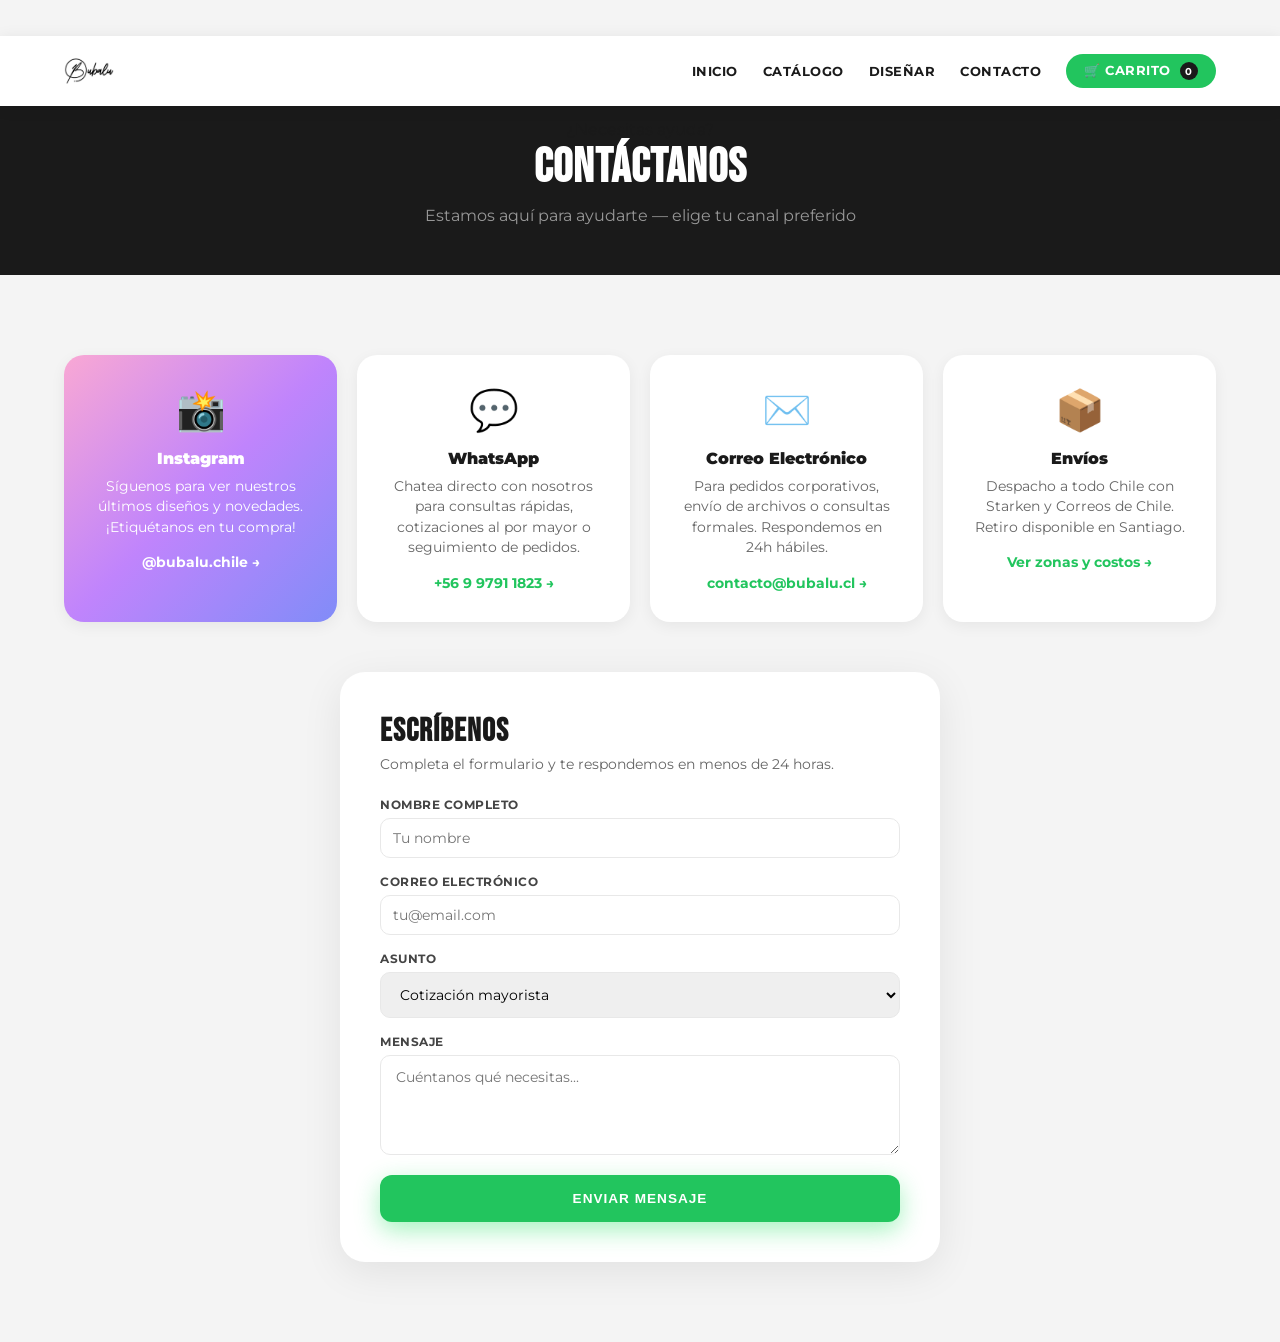
==== contacto.html @ 315efeb2 "Primer commit- proyecto bubalu" ====
<!DOCTYPE html>
<html lang="es">
<head>
<meta charset="UTF-8">
<meta name="viewport" content="width=device-width, initial-scale=1.0">
<title>Bubalu | Contacto</title>
<link href="https://fonts.googleapis.com/css2?family=Bebas+Neue&family=Pacifico&family=Roboto:wght@400;700;900&family=Permanent+Marker&family=Anton&family=Lobster&family=Montserrat:wght@400;600;700;900&display=swap" rel="stylesheet">
<link rel="stylesheet" href="styles.css">
</head>
<body>

<!-- NAVBAR -->
<nav>
  <a href="index.html" class="nav-logo"><img src="img/bubalu.png" alt="Bubalu" style="width:50px;height:30px;"></a>
  <div class="nav-links">
    <a href="index.html">Inicio</a>
    <a href="tienda.html">Catálogo</a>
    <a href="personalizador.html">Diseñar</a>
    <a href="contacto.html">Contacto</a>
    <a href="cart-sidebar.html" class="cart-btn">🛒 Carrito <span class="cart-count" id="cart-count">0</span></a>
  </div>
</nav>

<!-- ====== CONTACT ====== -->
<div class="page active" id="page-contact">
  <div style="background:var(--dark); padding:50px 5%; text-align:center;">
    <span class="eyebrow" style="color:var(--pink-light);">¿Necesitas ayuda?</span>
    <h2 style="font-family:'Bebas Neue',sans-serif; font-size:3rem; letter-spacing:1px; color:white; margin-bottom:10px;">Contáctanos</h2>
    <p style="color:rgba(255,255,255,0.55);">Estamos aquí para ayudarte — elige tu canal preferido</p>
  </div>

  <div class="section">
    <div class="contact-grid">
      <div class="contact-card ig-card">
        <div class="contact-icon">📸</div>
        <h4>Instagram</h4>
        <p>Síguenos para ver nuestros últimos diseños y novedades. ¡Etiquétanos en tu compra!</p>
        <a href="https://instagram.com/bubalu.chile" target="_blank">@bubalu.chile →</a>
      </div>
      <div class="contact-card">
        <div class="contact-icon">💬</div>
        <h4>WhatsApp</h4>
        <p>Chatea directo con nosotros para consultas rápidas, cotizaciones al por mayor o seguimiento de pedidos.</p>
        <a href="https://wa.me/56997911823">+56 9 9791 1823 →</a>
      </div>
      <div class="contact-card">
        <div class="contact-icon">✉️</div>
        <h4>Correo Electrónico</h4>
        <p>Para pedidos corporativos, envío de archivos o consultas formales. Respondemos en 24h hábiles.</p>
        <a href="mailto:contacto@bubalu.cl">contacto@bubalu.cl →</a>
      </div>
      <div class="contact-card">
        <div class="contact-icon">📦</div>
        <h4>Envíos</h4>
        <p>Despacho a todo Chile con Starken y Correos de Chile. Retiro disponible en Santiago.</p>
        <a href="index.html">Ver zonas y costos →</a>
      </div>
    </div>

    <!-- Contact Form -->
    <div style="background:white; border-radius:25px; padding:40px; max-width:600px; margin:0 auto; box-shadow:0 10px 40px rgba(0,0,0,0.08);">
      <h3 style="font-family:'Bebas Neue',sans-serif; font-size:2rem; letter-spacing:1px; margin-bottom:5px;">Escríbenos</h3>
      <p style="color:var(--text-muted); font-size:0.85rem; margin-bottom:25px;">Completa el formulario y te respondemos en menos de 24 horas.</p>
      <div class="form-group"><label>Nombre completo</label><input type="text" placeholder="Tu nombre"></div>
      <div class="form-group"><label>Correo electrónico</label><input type="email" placeholder="tu@email.com"></div>
      <div class="form-group"><label>Asunto</label>
        <select><option>Cotización mayorista</option><option>Pedido personalizado</option><option>Consulta sobre DTF</option><option>Seguimiento de pedido</option><option>Otro</option></select>
      </div>
      <div class="form-group"><label>Mensaje</label><textarea style="width:100%; padding:12px 15px; border:1.5px solid var(--gray2); border-radius:10px; font-family:inherit; font-size:0.9rem; height:100px; resize:vertical;" placeholder="Cuéntanos qué necesitas..."></textarea></div>
      <button class="btn-primary btn" style="width:100%; border-radius:12px;" onclick="showToast('✅ Mensaje enviado — te contactaremos pronto!')">Enviar Mensaje</button>
    </div>
  </div>
</div>
<script src="funciones.js"></script>
</body>
</html>
---- styles.css ----
:root {
  --dark: #1a1a1a;
  --white: #ffffff;
  --gray: #f4f4f4;
  --gray2: #e8e8e8;
  --text-muted: #666;
  --green: #22c55e;
  --green-light: rgba(56, 228, 119, 0.699);
  --green-dark: #16a34ad3;
}
* { box-sizing: border-box; margin: 0; padding: 0; }
body { font-family: 'Montserrat', 'Segoe UI', sans-serif; background: var(--gray); color: var(--dark); overflow-x: hidden; }

/* ===== WATERMARK ===== */
.watermark-banner {
  background: var(--dark);
  color: var(--green);
  text-align: center;
  padding: 8px;
  font-size: 11px;
  font-weight: 700;
  letter-spacing: 1.5px;
  text-transform: uppercase;
  position: sticky;
  top: 0;
  z-index: 9999;
}

/* ===== NAV ===== */
nav {
  background: var(--white);
  padding: 0 5%;
  display: flex;
  justify-content: space-between;
  align-items: center;
  box-shadow: 0 2px 15px rgba(0,0,0,0.08);
  position: sticky;
  top: 36px;
  z-index: 1000;
  height: 70px;
}

.nav-links { display: flex; gap: 25px; align-items: center; }
.nav-links a {
  text-decoration: none;
  color: var(--dark);
  font-weight: 700;
  font-size: 0.8rem;
  text-transform: uppercase;
  letter-spacing: 0.5px;
  transition: color 0.2s;
}
.nav-links a:hover { color: var(--green); }
.cart-btn {
  background: var(--green);
  color: white !important;
  padding: 8px 18px;
  border-radius: 50px;
  position: relative;
}
.cart-btn:hover { background: var(--green) !important; color: white !important; }
.cart-count {
  background: var(--dark);
  color: white;
  border-radius: 50%;
  width: 18px;
  height: 18px;
  font-size: 10px;
  display: inline-flex;
  align-items: center;
  justify-content: center;
  margin-left: 5px;
}

/* ===== HERO ===== */
.hero {
  background: linear-gradient(135deg, var(--dark) 0%, #1a2e1c 50%, #0d1a0f 100%);
  padding: 80px 5% 100px;
  text-align: center;
  position: relative;
  overflow: hidden;
}
.hero::before {
  content: '';
  position: absolute;
  top: -50%;
  left: -20%;
  width: 600px;
  height: 600px;
  background: radial-gradient(circle, rgba(27, 226, 93, 0.2) 0%, transparent 70%);
  pointer-events: none;
}
.hero::after {
  content: '';
  position: absolute;
  bottom: -30%;
  right: -10%;
  width: 500px;
  height: 500px;
  background: radial-gradient(circle, rgba(27, 226, 110, 0.1) 0%, transparent 70%);
  pointer-events: none;
}
.hero-badge {
  background: var(--green);
  color: white;
  font-size: 0.7rem;
  font-weight: 900;
  letter-spacing: 3px;
  text-transform: uppercase;
  padding: 6px 20px;
  border-radius: 50px;
  display: inline-block;
  margin-bottom: 25px;
}
.hero h1 {
  font-family: 'Bebas Neue', sans-serif;
  font-size: clamp(3rem, 8vw, 6rem);
  color: white;
  line-height: 0.95;
  margin-bottom: 20px;
  letter-spacing: 2px;
}
.hero h1 span { color: var(--green); }
.hero p {
  color: rgba(255,255,255,0.7);
  font-size: 1.1rem;
  max-width: 600px;
  margin: 0 auto 40px;
  line-height: 1.7;
}
.hero-btns { display: flex; gap: 15px; justify-content: center; flex-wrap: wrap; }
.btn {
  padding: 16px 40px;
  border-radius: 50px;
  font-weight: 900;
  text-transform: uppercase;
  font-size: 0.85rem;
  letter-spacing: 1px;
  cursor: pointer;
  border: none;
  transition: all 0.25s;
  text-decoration: none;
  display: inline-block;
}
.btn-primary { background: var(--green); color: white; box-shadow: 0 8px 25px rgba(27, 226, 93, 0.4); }
.btn-primary:hover { background: var(--green-dark); transform: translateY(-2px); box-shadow: 0 12px 30px rgba(27, 226, 93, 0.5); }
.btn-outline { background: transparent; color: white; border: 2px solid rgba(255,255,255,0.5); }
.btn-outline:hover { border-color: white; background: rgba(255,255,255,0.08); }

/* Animated ticker */
.ticker-wrap {
  background: var(--green);
  padding: 10px 0;
  overflow: hidden;
  white-space: nowrap;
}
.ticker {
  display: inline-block;
  animation: ticker 25s linear infinite;
  color: white;
  font-size: 0.8rem;
  font-weight: 700;
  letter-spacing: 2px;
  text-transform: uppercase;
}
@keyframes ticker { 0% { transform: translateX(100vw); } 100% { transform: translateX(-100%); } }

/* ===== SECTIONS ===== */
.section { padding: 80px 5%; max-width: 1300px; margin: 0 auto; }
.section-title {
  text-align: center;
  margin-bottom: 60px;
}
.section-title .eyebrow {
  font-size: 0.7rem;
  font-weight: 900;
  letter-spacing: 4px;
  color: var(--green);
  text-transform: uppercase;
  margin-bottom: 12px;
  display: block;
}
.section-title h2 {
  font-family: 'Bebas Neue', sans-serif;
  font-size: clamp(2rem, 5vw, 3.5rem);
  line-height: 1;
  letter-spacing: 1px;
}

/* ===== PAGE SECTIONS ===== */
.page { display: none; }
.page.active { display: block; }

/* ===== SHOPIFY CATALOG ===== */
.filter-bar {
  display: flex;
  gap: 10px;
  flex-wrap: wrap;
  margin-bottom: 40px;
  justify-content: center;
}
.filter-btn {
  padding: 8px 22px;
  border-radius: 50px;
  border: 2px solid var(--gray2);
  background: white;
  font-weight: 700;
  font-size: 0.8rem;
  cursor: pointer;
  transition: all 0.2s;
  text-transform: uppercase;
  letter-spacing: 0.5px;
}
.filter-btn.active, .filter-btn:hover {
  background: var(--dark);
  color: white;
  border-color: var(--dark);
}
.products-grid {
  display: grid;
  grid-template-columns: repeat(auto-fill, minmax(280px, 1fr));
  gap: 25px;
}
.product-card {
  background: white;
  border-radius: 20px;
  overflow: hidden;
  box-shadow: 0 4px 15px rgba(0, 0, 0, 0.06);
  transition: all 0.3s;
  position: relative;
}
.product-card:hover { transform: translateY(-6px); box-shadow: 0 15px 40px rgba(0,0,0,0.12); }
.product-badge {
  position: absolute;
  top: 15px;
  left: 15px;
  background: var(--green);
  color: white;
  font-size: 0.65rem;
  font-weight: 900;
  padding: 4px 12px;
  border-radius: 50px;
  text-transform: uppercase;
  letter-spacing: 1px;
  z-index: 2;
}
.product-img-wrap {
  height: 260px;
  background: #f9f9f9;
  display: flex;
  align-items: center;
  justify-content: center;
  position: relative;
  overflow: hidden;
}
.product-img-wrap img {
  width: 100%;
  height: 100%;
  object-fit: contain;
  padding: 18px;
  display: block;
}
.product-placeholder {
  font-size: 5rem;
  opacity: 0.15;
}
.product-img-label {
  position: absolute;
  bottom: 15px;
  left: 50%;
  transform: translateX(-50%);
  background: rgba(0,0,0,0.7);
  color: white;
  font-size: 0.65rem;
  font-weight: 700;
  padding: 4px 12px;
  border-radius: 50px;
  white-space: nowrap;
}
.color-swatches {
  display: flex;
  gap: 6px;
  padding: 12px 20px 0;
}
.swatch {
  width: 22px;
  height: 22px;
  border-radius: 50%;
  border: 2px solid white;
  box-shadow: 0 0 0 1px rgba(0,0,0,0.15);
  cursor: pointer;
  transition: transform 0.15s;
}
.swatch:hover { transform: scale(1.2); }
.product-info { padding: 15px 20px 20px; }
.product-name { font-weight: 900; font-size: 1rem; margin-bottom: 4px; }
.product-gram { font-size: 0.75rem; color: var(--text-muted); font-weight: 700; margin-bottom: 12px; }
.product-price-row { display: flex; align-items: center; justify-content: space-between; margin-bottom: 12px; }
.price-unit { font-size: 1.3rem; font-weight: 900; color: var(--green); }
.price-bulk { font-size: 0.75rem; color: var(--text-muted); }
.sizes-row { display: flex; gap: 5px; flex-wrap: wrap; margin-bottom: 15px; }
.size-tag {
  border: 1.5px solid var(--gray2);
  border-radius: 6px;
  font-size: 0.7rem;
  font-weight: 700;
  padding: 3px 8px;
  cursor: pointer;
  transition: all 0.15s;
}
.size-tag:hover, .size-tag.selected { background: var(--dark); color: white; border-color: var(--dark); }
.btn-add-cart {
  width: 100%;
  padding: 12px;
  border-radius: 12px;
  background: var(--dark);
  color: white;
  border: none;
  font-weight: 900;
  font-size: 0.8rem;
  text-transform: uppercase;
  cursor: pointer;
  transition: all 0.2s;
  letter-spacing: 1px;
}
.btn-add-cart:hover { background: var(--green); }

/* Delivery estimate */
.delivery-badge {
  display: flex;
  align-items: center;
  gap: 6px;
  background: #f0fdf4;
  border: 1px solid #bbf7d0;
  color: #166534;
  font-size: 0.72rem;
  font-weight: 700;
  padding: 6px 12px;
  border-radius: 8px;
  margin-bottom: 10px;
}

/* ===== CART SIDEBAR ===== */
.cart-overlay {
  position: fixed;
  top: 0; left: 0;
  width: 100%; height: 100%;
  background: rgba(0,0,0,0.5);
  z-index: 5000;
  display: none;
}
.cart-overlay.open { display: flex; justify-content: flex-end; }
.cart-sidebar {
  background: white;
  width: 420px;
  max-width: 100%;
  height: 100%;
  display: flex;
  flex-direction: column;
  animation: slideIn 0.3s ease;
}
@keyframes slideIn { from { transform: translateX(100%); } to { transform: translateX(0); } }
.cart-header {
  padding: 25px;
  border-bottom: 1px solid var(--gray2);
  display: flex;
  justify-content: space-between;
  align-items: center;
}
.cart-header h3 { font-family: 'Bebas Neue', sans-serif; font-size: 1.8rem; letter-spacing: 1px; }
.cart-close { background: none; border: none; font-size: 1.5rem; cursor: pointer; color: var(--dark); }
.cart-items { flex: 1; overflow-y: auto; padding: 20px; }
.cart-item {
  display: flex;
  gap: 15px;
  padding: 15px 0;
  border-bottom: 1px solid var(--gray2);
}
.cart-item-img {
  width: 70px;
  height: 70px;
  background: var(--gray);
  border-radius: 10px;
  display: flex;
  align-items: center;
  justify-content: center;
  font-size: 2rem;
  flex-shrink: 0;
}
.cart-item-info { flex: 1; }
.cart-item-name { font-weight: 700; font-size: 0.9rem; margin-bottom: 4px; }
.cart-item-detail { font-size: 0.75rem; color: var(--text-muted); margin-bottom: 8px; }
.cart-item-price { font-weight: 900; color: var(--green); font-size: 1rem; }
.cart-item-qty {
  display: flex;
  align-items: center;
  gap: 8px;
  margin-top: 8px;
}
.qty-btn {
  width: 26px; height: 26px;
  border-radius: 50%;
  border: 1.5px solid var(--gray2);
  background: white;
  cursor: pointer;
  font-size: 1rem;
  display: flex;
  align-items: center;
  justify-content: center;
  transition: all 0.15s;
}
.qty-btn:hover { background: var(--dark); color: white; border-color: var(--dark); }
.cart-footer { padding: 20px 25px; border-top: 1px solid var(--gray2); }
.cart-delivery-est {
  background: #f0fdf4;
  border: 1px solid #bbf7d0;
  border-radius: 10px;
  padding: 10px 15px;
  font-size: 0.8rem;
  margin-bottom: 15px;
  color: #166534;
  font-weight: 600;
}
.cart-total-row { display: flex; justify-content: space-between; margin-bottom: 8px; font-size: 0.9rem; }
.cart-grand-total { display: flex; justify-content: space-between; font-size: 1.5rem; font-weight: 900; margin-bottom: 20px; }
.cart-grand-total span:last-child { color: var(--green); }
.btn-checkout {
  width: 100%;
  padding: 16px;
  background: var(--green);
  color: white;
  border: none;
  border-radius: 50px;
  font-weight: 900;
  font-size: 1rem;
  text-transform: uppercase;
  cursor: pointer;
  letter-spacing: 1px;
  transition: all 0.2s;
  box-shadow: 0 8px 20px rgba(27, 226, 93, 0.3);
}
.btn-checkout:hover { background: var(--green); transform: translateY(-1px); }
.payment-icons { display: flex; gap: 8px; justify-content: center; margin-top: 12px; flex-wrap: wrap; }
.pay-icon {
  background: var(--gray);
  padding: 4px 10px;
  border-radius: 6px;
  font-size: 0.65rem;
  font-weight: 700;
  color: var(--text-muted);
  text-transform: uppercase;
  letter-spacing: 0.5px;
}

/* ===== CHECKOUT MODAL ===== */
.modal-overlay {
  position: fixed;
  top: 0; left: 0;
  width: 100%; height: 100%;
  background: rgba(0,0,0,0.8);
  z-index: 6000;
  display: none;
  align-items: center;
  justify-content: center;
  padding: 20px;
}
.modal-overlay.open { display: flex; }
.modal-box {
  background: white;
  border-radius: 25px;
  width: 100%;
  max-width: 500px;
  max-height: 90vh;
  overflow-y: auto;
  padding: 35px;
}
.modal-box h3 {
  font-family: 'Bebas Neue', sans-serif;
  font-size: 2rem;
  margin-bottom: 5px;
  letter-spacing: 1px;
}
.modal-box .subtitle { color: var(--text-muted); font-size: 0.85rem; margin-bottom: 25px; }
.form-group { margin-bottom: 16px; }
.form-group label { display: block; font-weight: 700; font-size: 0.75rem; text-transform: uppercase; letter-spacing: 0.5px; margin-bottom: 6px; color: #444; }
.form-group input, .form-group select {
  width: 100%;
  padding: 12px 15px;
  border: 1.5px solid var(--gray2);
  border-radius: 10px;
  font-size: 0.9rem;
  font-family: inherit;
  transition: border-color 0.2s;
}
.form-group input:focus, .form-group select:focus {
  outline: none;
  border-color: var(--green);
}
.form-row { display: grid; grid-template-columns: 1fr 1fr; gap: 12px; }
.order-summary { background: var(--gray); border-radius: 15px; padding: 20px; margin: 20px 0; }
.order-summary h4 { font-weight: 900; margin-bottom: 12px; font-size: 0.9rem; text-transform: uppercase; letter-spacing: 0.5px; }
.summary-row { display: flex; justify-content: space-between; font-size: 0.85rem; margin-bottom: 6px; }
.summary-total { display: flex; justify-content: space-between; font-size: 1.2rem; font-weight: 900; border-top: 1.5px solid var(--gray2); padding-top: 10px; margin-top: 10px; color: var(--green); }
.delivery-info {
  display: flex;
  align-items: center;
  gap: 10px;
  background: #f0fdf4;
  border-radius: 12px;
  padding: 15px;
  margin-bottom: 20px;
}
.delivery-icon { font-size: 1.8rem; }
.delivery-text strong { display: block; font-size: 0.95rem; }
.delivery-text span { font-size: 0.8rem; color: #166534; }
.modal-btns { display: flex; flex-direction: column; gap: 10px; }
.btn-confirm { background: var(--green); color: white; border: none; padding: 16px; border-radius: 50px; font-weight: 900; font-size: 1rem; cursor: pointer; text-transform: uppercase; letter-spacing: 1px; transition: all 0.2s; }
.btn-confirm:hover { background: var(--green); }
.btn-cancel-modal { background: none; border: none; color: var(--text-muted); font-weight: 700; font-size: 0.85rem; cursor: pointer; padding: 10px; text-decoration: underline; }

/* Success screen */
.success-screen { text-align: center; padding: 20px 0; }
.success-icon { font-size: 4rem; margin-bottom: 20px; }
.success-screen h3 { font-family: 'Bebas Neue', sans-serif; font-size: 2.5rem; letter-spacing: 1px; margin-bottom: 10px; }
.success-screen p { color: var(--text-muted); margin-bottom: 25px; line-height: 1.7; }
.tracking-box {
  background: var(--gray);
  border-radius: 15px;
  padding: 20px;
  margin: 20px 0;
  text-align: left;
}
.tracking-step {
  display: flex;
  align-items: center;
  gap: 12px;
  padding: 8px 0;
  font-size: 0.85rem;
}
.tracking-dot {
  width: 12px;
  height: 12px;
  border-radius: 50%;
  flex-shrink: 0;
}
.tracking-dot.done { background: var(--green); }
.tracking-dot.pending { background: var(--gray2); }
.tracking-line { width: 1.5px; height: 20px; background: var(--gray2); margin-left: 5px; }

/* ===== DESIGNER ===== */
.designer-layout { display: flex; gap: 25px; flex-wrap: wrap; }
.model-selector { width: 100%; }
.model-tabs { display: flex; gap: 10px; overflow-x: auto; padding-bottom: 10px; margin-bottom: 20px; }
.model-tab {
  display: flex;
  flex-direction: column;
  align-items: center;
  gap: 5px;
  padding: 12px 18px;
  border-radius: 15px;
  border: 2px solid var(--gray2);
  background: white;
  cursor: pointer;
  transition: all 0.2s;
  min-width: 100px;
  text-align: center;
}
.model-tab.active, .model-tab:hover {
  border-color: var(--green);
  background: var(--green-light);
}
.model-tab-icon { font-size: 1.8rem; }
.model-tab-icon img {
  width: 36px;
  height: 36px;
  object-fit: contain;
  display: block;
}
.model-tab-name { font-size: 0.7rem; font-weight: 900; text-transform: uppercase; letter-spacing: 0.5px; }
.model-tab-price { font-size: 0.8rem; font-weight: 700; color: var(--green); }

.designer-preview {
  flex: 1;
  min-width: 300px;
  background: white;
  border-radius: 20px;
  padding: 20px;
  box-shadow: 0 4px 15px rgba(0,0,0,0.06);
}
.canvas-container {
  position: relative;
  height: 450px;
  background: #f9f9f9;
  border-radius: 12px;
  overflow: hidden;
  border: 1px solid var(--gray2);
  margin-bottom: 15px;
}
.garment-display {
  position: absolute;
  top: 0; left: 0;
  width: 100%; height: 100%;
  display: flex;
  align-items: center;
  justify-content: center;
  font-size: 10rem;
  transition: all 0.3s;
}
.garment-display img {
  width: min(72%, 320px);
  height: auto;
  max-height: 88%;
  object-fit: contain;
  display: block;
}
.garment-bg-color {
  position: absolute;
  top: 0; left: 0;
  width: 100%; height: 100%;
  opacity: 0;
  transition: background 0.3s;
}
.design-area {
  position: absolute;
  top: 0; left: 0;
  width: 100%; height: 100%;
  z-index: 10;
}
.draggable-el {
  position: absolute;
  cursor: move;
  padding: 6px;
  border: 1px dashed rgba(27, 226, 93, 0.4);
  touch-action: none;
  user-select: none;
}
.draggable-el.selected {
  border-color: var(--green);
  box-shadow: 0 0 0 2px rgba(27, 226, 93, 0.12);
}
.danger-btn {
  width: 100%;
  border: 0;
  background: #fff0f0;
  color: #b42318;
  font-weight: 800;
  border-radius: 12px;
  padding: 12px 16px;
  cursor: pointer;
  transition: transform 0.15s, background 0.15s;
}
.danger-btn:hover {
  transform: translateY(-1px);
  background: #ffdede;
}
.draggable-el .resizer {
  width: 22px; height: 22px;
  background: var(--green);
  border: 2px solid white;
  position: absolute;
  border-radius: 50%;
  bottom: -8px; right: -8px;
  cursor: nwse-resize;
  box-shadow: 0 2px 5px rgba(0,0,0,0.2);
}
.capture-mode .draggable-el { border: none !important; padding: 0 !important; }
.capture-mode .resizer { display: none !important; }

.color-label { font-weight: 900; font-size: 0.7rem; text-transform: uppercase; letter-spacing: 0.5px; margin-bottom: 10px; color: #555; }
.color-grid { display: flex; gap: 8px; flex-wrap: wrap; }
.color-dot {
  width: 32px; height: 32px;
  border-radius: 50%;
  cursor: pointer;
  border: 3px solid transparent;
  box-shadow: 0 0 0 1px rgba(0,0,0,0.12);
  transition: all 0.2s;
  position: relative;
}
.color-dot:hover { transform: scale(1.15); }
.color-dot.active { border-color: var(--green); box-shadow: 0 0 0 2px var(--green); }
.color-dot .dot-tooltip {
  position: absolute;
  bottom: 38px;
  left: 50%;
  transform: translateX(-50%);
  background: var(--dark);
  color: white;
  font-size: 0.65rem;
  padding: 3px 8px;
  border-radius: 5px;
  white-space: nowrap;
  opacity: 0;
  pointer-events: none;
  transition: opacity 0.15s;
}
.color-dot:hover .dot-tooltip { opacity: 1; }

.designer-controls {
  flex: 0 0 380px;
  background: white;
  border-radius: 20px;
  padding: 25px;
  box-shadow: 0 4px 15px rgba(0, 0, 0, 0.06);
  display: flex;
  flex-direction: column;
  gap: 16px;
  max-height: 650px;
  overflow-y: auto;
}
.ctrl-step {
  padding-bottom: 16px;
  border-bottom: 1px solid var(--gray2);
}
.ctrl-step:last-child { border-bottom: none; }
.ctrl-label {
  font-weight: 900;
  font-size: 0.68rem;
  text-transform: uppercase;
  letter-spacing: 1px;
  color: #888;
  margin-bottom: 10px;
  display: flex;
  align-items: center;
  gap: 6px;
}
.ctrl-label-num {
  background: var(--green);
  color: white;
  width: 20px; height: 20px;
  border-radius: 50%;
  display: flex;
  align-items: center;
  justify-content: center;
  font-size: 0.65rem;
  font-weight: 900;
}
.design-position-grid {
  display: grid;
  grid-template-columns: repeat(3, 1fr);
  gap: 5px;
  margin-bottom: 10px;
}
.pos-btn {
  padding: 6px;
  border: 1.5px solid var(--gray2);
  border-radius: 8px;
  background: white;
  cursor: pointer;
  font-size: 0.6rem;
  font-weight: 700;
  text-align: center;
  transition: all 0.15s;
  text-transform: uppercase;
}
.pos-btn:hover, .pos-btn.active { background: var(--dark); color: white; border-color: var(--dark); }
.font-grid { display: grid; grid-template-columns: repeat(3, 1fr); gap: 5px; }
.font-btn {
  padding: 8px 4px;
  border: 1.5px solid var(--gray2);
  border-radius: 8px;
  background: white;
  cursor: pointer;
  font-size: 0.75rem;
  text-align: center;
  transition: all 0.15s;
  overflow: hidden;
}
.font-btn:hover { border-color: var(--green); }
input[type="text"], input[type="email"], input[type="number"], select {
  width: 100%;
  padding: 10px 12px;
  border: 1.5px solid var(--gray2);
  border-radius: 10px;
  font-family: inherit;
  font-size: 0.9rem;
  transition: border-color 0.2s;
}
input:focus, select:focus { outline: none; border-color: var(--green); }
input[type="range"] { width: 100%; accent-color: var(--green); }
.ctrl-range-row { display: flex; align-items: center; gap: 10px; }
.ctrl-range-row span { font-size: 0.8rem; font-weight: 700; min-width: 30px; text-align: right; }

.price-summary {
  background: var(--gray);
  border-radius: 12px;
  padding: 15px;
  border-left: 5px solid var(--green);
}
.price-row-s { display: flex; justify-content: space-between; font-size: 0.82rem; margin-bottom: 5px; color: #555; }
.price-total { display: flex; justify-content: space-between; font-size: 1.4rem; font-weight: 900; color: var(--green); border-top: 1px solid var(--gray2); padding-top: 10px; margin-top: 5px; }
.qty-sizes { display: grid; grid-template-columns: repeat(4, 1fr); gap: 8px; }
.qty-size-item label { font-size: 0.7rem; font-weight: 700; display: block; text-align: center; margin-bottom: 4px; color: #777; }
.qty-size-item input { text-align: center; padding: 8px 4px; }

/* ===== REVIEWS ===== */
.reviews-grid { display: grid; grid-template-columns: repeat(auto-fit, minmax(280px, 1fr)); gap: 25px; }
.review-card {
  background: white;
  padding: 30px;
  border-radius: 20px;
  box-shadow: 0 5px 20px rgba(0,0,0,0.05);
  border-top: 5px solid var(--green);
  transition: transform 0.3s;
}
.review-card:hover { transform: translateY(-6px); }
.stars { color: #fbbf24; font-size: 1.1rem; margin-bottom: 12px; }
.review-text { font-style: italic; color: #555; line-height: 1.7; font-size: 0.95rem; }
.review-handle { color: var(--green); font-weight: 900; display: block; margin-top: 20px; font-size: 0.9rem; }

/* ===== CONTACT ===== */
.contact-grid { display: grid; grid-template-columns: repeat(auto-fit, minmax(240px, 1fr)); gap: 20px; margin-bottom: 50px; }
.contact-card {
  background: white;
  border-radius: 20px;
  padding: 30px;
  text-align: center;
  box-shadow: 0 4px 15px rgba(0,0,0,0.06);
  transition: transform 0.3s;
}
.contact-card:hover { transform: translateY(-4px); }
.contact-icon { font-size: 2.5rem; margin-bottom: 15px; }
.contact-card h4 { font-weight: 900; margin-bottom: 8px; font-size: 1rem; }
.contact-card p { color: var(--text-muted); font-size: 0.85rem; margin-bottom: 15px; line-height: 1.5; }
.contact-card a { color: var(--green); font-weight: 700; text-decoration: none; font-size: 0.9rem; }
.contact-card a:hover { text-decoration: underline; }
.ig-card { background: linear-gradient(135deg, #f9a8d4, #c084fc, #818cf8); color: white; }
.ig-card h4, .ig-card p, .ig-card a { color: white !important; }

/* ===== FOOTER ===== */
footer {
  background: var(--dark);
  color: white;
  padding: 60px 5% 20px;
}
.footer-grid { display: grid; grid-template-columns: repeat(auto-fit, minmax(200px, 1fr)); gap: 40px; margin-bottom: 50px; }
.footer-brand { font-family: 'Bebas Neue', sans-serif; font-size: 2.5rem; color: var(--green); letter-spacing: 2px; margin-bottom: 12px; }
.footer-desc { color: rgba(255,255,255,0.55); font-size: 0.85rem; line-height: 1.7; }
.footer-col h5 { font-weight: 900; text-transform: uppercase; letter-spacing: 1px; font-size: 0.75rem; margin-bottom: 15px; color: var(--green-light); }
.footer-col a { display: block; color: rgba(255,255,255,0.55); text-decoration: none; font-size: 0.85rem; margin-bottom: 8px; transition: color 0.2s; }
.footer-col a:hover { color: var(--green); }
.social-icons { display: flex; gap: 12px; margin-top: 15px; }
.social-btn {
  width: 40px; height: 40px;
  border-radius: 50%;
  border: 1.5px solid rgba(255,255,255,0.2);
  display: flex;
  align-items: center;
  justify-content: center;
  font-size: 1.1rem;
  cursor: pointer;
  transition: all 0.2s;
  text-decoration: none;
}
.social-btn:hover { border-color: var(--green); background: rgba(27, 226, 93, 0.1); }
.footer-bottom {
  border-top: 1px solid rgba(255,255,255,0.1);
  padding-top: 20px;
  display: flex;
  justify-content: space-between;
  align-items: center;
  flex-wrap: gap;
  gap: 15px;
}
.footer-copy { color: rgba(255,255,255,0.4); font-size: 0.8rem; }
.footer-watermark {
  color: var(--green);
  font-size: 0.7rem;
  font-weight: 700;
  letter-spacing: 1px;
  text-align: right;
}
.powered-by { color: rgba(255,255,255,0.25); font-size: 0.65rem; margin-top: 4px; }

/* WhatsApp floating */
.wa-float {
  position: fixed;
  bottom: 30px;
  right: 30px;
  background: #25d366;
  width: 60px; height: 60px;
  border-radius: 50%;
  display: flex;
  align-items: center;
  justify-content: center;
  font-size: 1.7rem;
  box-shadow: 0 5px 20px rgba(37,211,102,0.4);
  z-index: 4000;
  cursor: pointer;
  transition: all 0.3s;
  text-decoration: none;
  color: white;
}
.wa-float:hover { transform: scale(1.1) rotate(10deg); }

/* Toast notification */
.toast {
  position: fixed;
  bottom: 100px;
  right: 30px;
  background: var(--dark);
  color: white;
  padding: 12px 22px;
  border-radius: 50px;
  font-size: 0.85rem;
  font-weight: 700;
  z-index: 8000;
  transform: translateY(20px);
  opacity: 0;
  transition: all 0.3s;
  border-left: 4px solid var(--green);
}
.toast.show { transform: translateY(0); opacity: 1; }

/* Responsive */
@media (max-width: 768px) {
  nav { height: 60px; }
  .designer-controls { flex: 0 0 100%; max-height: none; }
  .designer-preview { min-width: 100%; }
  .modal-box { padding: 25px; }
  .form-row { grid-template-columns: 1fr; }
}

/* Page tabs nav */
.page-nav {
  display: flex;
  background: white;
  border-bottom: 2px solid var(--gray2);
  position: sticky;
  top: 106px;
  z-index: 900;
  overflow-x: auto;
}
.page-tab {
  padding: 15px 25px;
  font-weight: 700;
  font-size: 0.8rem;
  text-transform: uppercase;
  letter-spacing: 0.5px;
  cursor: pointer;
  border-bottom: 3px solid transparent;
  margin-bottom: -2px;
  white-space: nowrap;
  transition: all 0.2s;
  color: var(--text-muted);
}
.page-tab.active { border-bottom-color: var(--green); color: var(--green); }
.page-tab:hover { color: var(--green); }

/* Animations */
@keyframes fadeInUp {
  from { opacity: 0; transform: translateY(25px); }
  to { opacity: 1; transform: translateY(0); }
}
.fade-in { animation: fadeInUp 0.5s ease forwards; }

/* Shopify badge */
.shopify-badge {
  display: inline-flex;
  align-items: center;
  gap: 5px;
  background: #96bf48;
  color: white;
  font-size: 0.65rem;
  font-weight: 900;
  padding: 4px 10px;
  border-radius: 50px;
  letter-spacing: 0.5px;
}

input[type="file"] {
  width: 100%;
  padding: 8px;
  border: 1.5px dashed var(--gray2);
  border-radius: 10px;
  font-family: inherit;
  font-size: 0.8rem;
  cursor: pointer;
  background: var(--gray);
}
input[type="file"]:hover { border-color: var(--green); background: var(--green-light); }
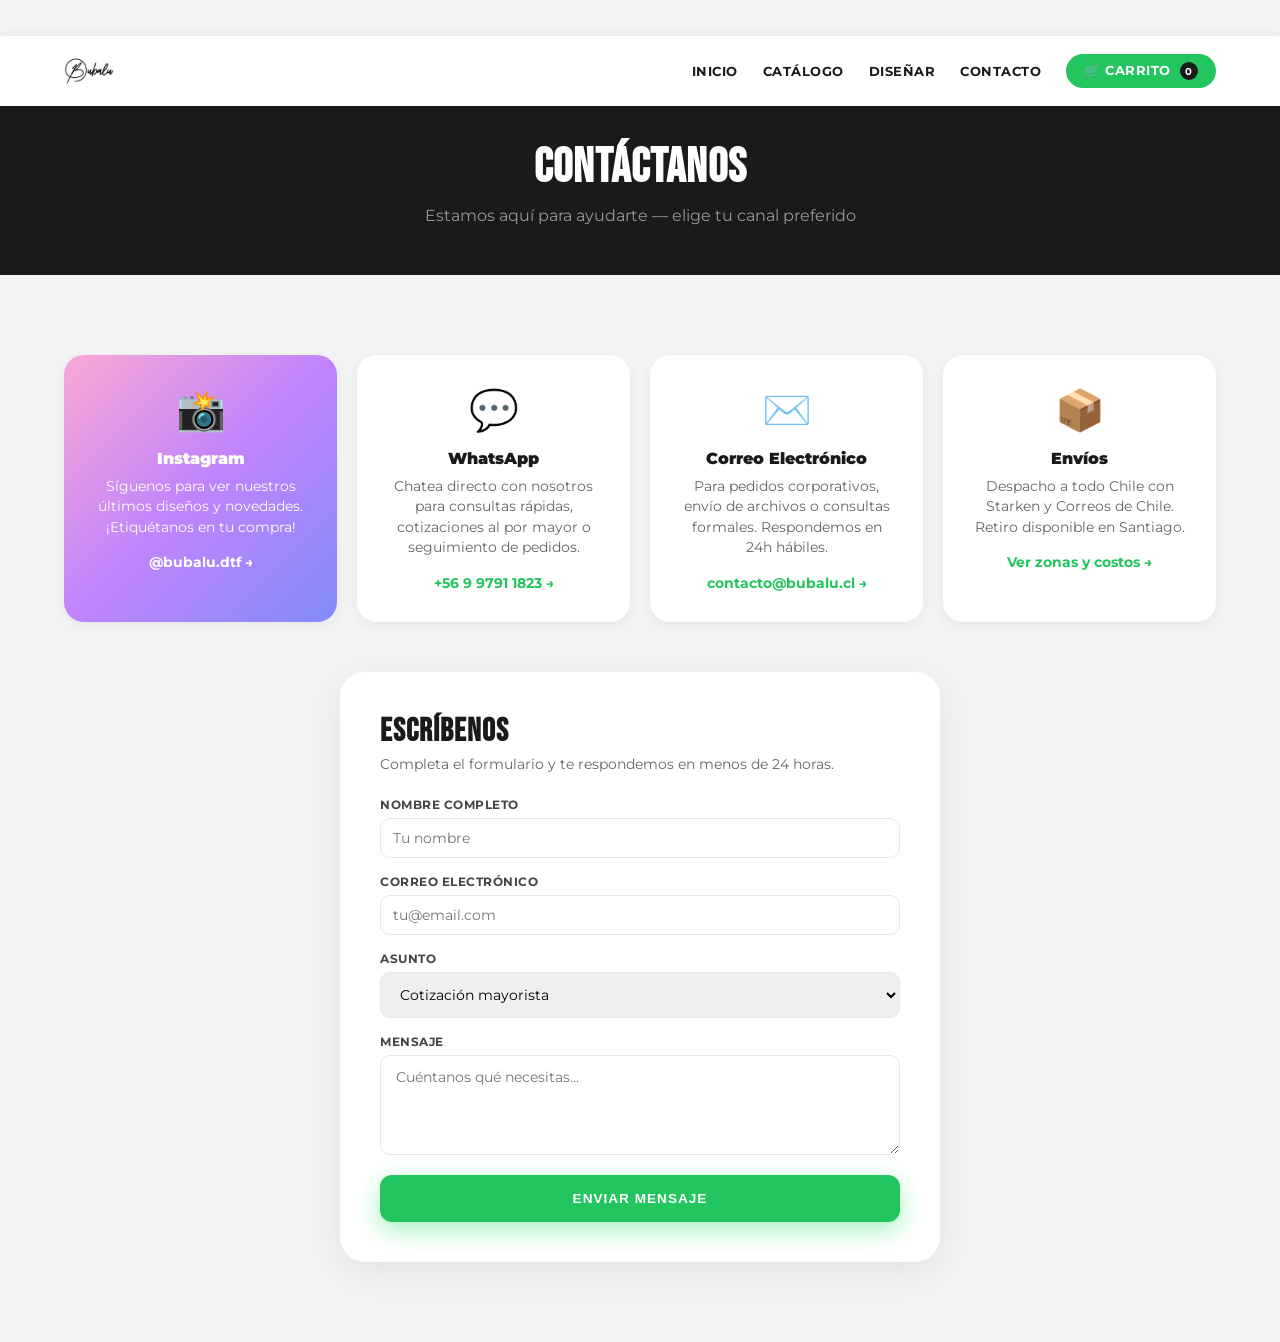
==== commit 4dce196e: "Cambio de cuenta de instagram" ====
--- a/contacto.html
+++ b/contacto.html
@@ -35,7 +35,7 @@
         <div class="contact-icon">📸</div>
         <h4>Instagram</h4>
         <p>Síguenos para ver nuestros últimos diseños y novedades. ¡Etiquétanos en tu compra!</p>
-        <a href="https://instagram.com/bubalu.chile" target="_blank">@bubalu.chile →</a>
+        <a href="https://www.instagram.com/bubalu.dtf/" target="_blank">@bubalu.dtf →</a>
       </div>
       <div class="contact-card">
         <div class="contact-icon">💬</div>
--- a/styles.css
+++ b/styles.css
@@ -228,8 +228,13 @@
   box-shadow: 0 4px 15px rgba(0, 0, 0, 0.06);
   transition: all 0.3s;
   position: relative;
+  cursor: pointer;
 }
 .product-card:hover { transform: translateY(-6px); box-shadow: 0 15px 40px rgba(0,0,0,0.12); }
+.product-card:focus-visible {
+  outline: 3px solid rgba(27, 226, 93, 0.35);
+  outline-offset: 3px;
+}
 .product-badge {
   position: absolute;
   top: 15px;
@@ -290,8 +295,10 @@
   box-shadow: 0 0 0 1px rgba(0,0,0,0.15);
   cursor: pointer;
   transition: transform 0.15s;
+  position: relative;
 }
 .swatch:hover { transform: scale(1.2); }
+.swatch.active { box-shadow: 0 0 0 2px var(--green), 0 0 0 4px rgba(27, 226, 93, 0.18); }
 .product-info { padding: 15px 20px 20px; }
 .product-name { font-weight: 900; font-size: 1rem; margin-bottom: 4px; }
 .product-gram { font-size: 0.75rem; color: var(--text-muted); font-weight: 700; margin-bottom: 12px; }
@@ -325,6 +332,195 @@
 }
 .btn-add-cart:hover { background: var(--green); }
 
+/* ===== PRODUCT DETAIL ===== */
+.detail-shell {
+  max-width: 1200px;
+  margin: 0 auto;
+  padding: 36px 5% 80px;
+}
+.detail-back-link {
+  display: inline-flex;
+  align-items: center;
+  margin-bottom: 22px;
+  color: var(--dark);
+  text-decoration: none;
+  font-weight: 800;
+  font-size: 0.85rem;
+}
+.detail-layout {
+  display: grid;
+  grid-template-columns: minmax(320px, 1.05fr) minmax(320px, 0.95fr);
+  gap: 28px;
+  align-items: start;
+}
+.detail-gallery,
+.detail-info {
+  background: white;
+  border-radius: 24px;
+  padding: 24px;
+  box-shadow: 0 10px 30px rgba(0,0,0,0.08);
+}
+.detail-gallery { position: relative; }
+.detail-badge {
+  display: inline-flex;
+  background: var(--dark);
+  color: white;
+  border-radius: 999px;
+  padding: 6px 12px;
+  font-size: 0.7rem;
+  font-weight: 900;
+  letter-spacing: 1px;
+  text-transform: uppercase;
+  margin-bottom: 14px;
+}
+.detail-preview {
+  position: relative;
+  border-radius: 22px;
+  background: linear-gradient(180deg, #fafafa 0%, #f1f1f1 100%);
+  min-height: 420px;
+  display: flex;
+  align-items: center;
+  justify-content: center;
+  overflow: hidden;
+}
+.detail-product-image {
+  width: min(82%, 420px);
+  max-height: 390px;
+  object-fit: contain;
+  filter: none;
+  transition: filter 0.25s ease;
+}
+.detail-preview-label {
+  position: absolute;
+  bottom: 16px;
+  left: 50%;
+  transform: translateX(-50%);
+  background: rgba(0,0,0,0.78);
+  color: white;
+  font-size: 0.7rem;
+  font-weight: 800;
+  padding: 5px 12px;
+  border-radius: 999px;
+  white-space: nowrap;
+}
+.detail-spec-strip {
+  display: grid;
+  grid-template-columns: repeat(2, 1fr);
+  gap: 12px;
+  margin-top: 16px;
+}
+.detail-spec-strip div,
+.detail-price-card > div {
+  background: #f8f8f8;
+  border-radius: 16px;
+  padding: 14px;
+}
+.detail-spec-strip span,
+.detail-label {
+  display: block;
+  font-size: 0.68rem;
+  text-transform: uppercase;
+  letter-spacing: 1px;
+  color: var(--text-muted);
+  font-weight: 800;
+  margin-bottom: 6px;
+}
+.detail-spec-strip strong,
+.detail-price-card strong {
+  font-size: 1rem;
+}
+.detail-info h1 {
+  font-family: 'Bebas Neue', sans-serif;
+  font-size: clamp(2.6rem, 6vw, 4.3rem);
+  line-height: 0.95;
+  margin-bottom: 12px;
+}
+.detail-eyebrow {
+  display: inline-flex;
+  margin-bottom: 14px;
+  color: var(--green);
+  font-size: 0.72rem;
+  font-weight: 900;
+  letter-spacing: 3px;
+  text-transform: uppercase;
+}
+.detail-summary {
+  font-size: 1.05rem;
+  font-weight: 700;
+  line-height: 1.6;
+  margin-bottom: 10px;
+}
+.detail-copy {
+  color: var(--text-muted);
+  line-height: 1.75;
+  margin-bottom: 18px;
+}
+.detail-price-card {
+  display: grid;
+  grid-template-columns: repeat(3, 1fr);
+  gap: 10px;
+  margin-bottom: 18px;
+}
+.detail-feature-list {
+  display: grid;
+  gap: 10px;
+  margin-bottom: 18px;
+  padding-left: 18px;
+  color: var(--dark);
+  line-height: 1.6;
+}
+.detail-section { margin-bottom: 18px; }
+.detail-chip-row,
+.detail-color-grid,
+.detail-actions {
+  display: flex;
+  gap: 10px;
+  flex-wrap: wrap;
+}
+.detail-chip {
+  border: 1px solid var(--gray2);
+  border-radius: 999px;
+  padding: 8px 12px;
+  font-size: 0.82rem;
+  font-weight: 700;
+  background: #fff;
+}
+.detail-swatch {
+  width: 34px;
+  height: 34px;
+  border-radius: 50%;
+  border: 2px solid white;
+  box-shadow: 0 0 0 1px rgba(0,0,0,0.12);
+  cursor: pointer;
+  position: relative;
+  transition: transform 0.15s, box-shadow 0.15s;
+}
+.detail-swatch:hover { transform: scale(1.08); }
+.detail-swatch.active { box-shadow: 0 0 0 2px var(--green), 0 0 0 4px rgba(27, 226, 93, 0.18); }
+.detail-swatch-tooltip {
+  position: absolute;
+  bottom: 44px;
+  left: 50%;
+  transform: translateX(-50%);
+  background: var(--dark);
+  color: white;
+  padding: 4px 8px;
+  border-radius: 5px;
+  font-size: 0.68rem;
+  white-space: nowrap;
+  opacity: 0;
+  pointer-events: none;
+  transition: opacity 0.15s;
+}
+.detail-swatch:hover .detail-swatch-tooltip { opacity: 1; }
+.detail-design-link {
+  display: inline-flex;
+  align-items: center;
+  justify-content: center;
+  min-height: 48px;
+  padding: 0 18px;
+}
+
 /* Delivery estimate */
 .delivery-badge {
   display: flex;
@@ -914,9 +1110,31 @@
 
 /* Responsive */
 @media (max-width: 768px) {
-  nav { height: 60px; }
+  nav {
+    height: auto;
+    min-height: 60px;
+    padding: 10px 5%;
+    gap: 10px;
+    flex-wrap: wrap;
+  }
+  .nav-links {
+    flex: 1 1 auto;
+    justify-content: flex-end;
+    gap: 10px;
+    flex-wrap: wrap;
+  }
+  .nav-links a {
+    font-size: 0.68rem;
+    letter-spacing: 0.2px;
+  }
+  .cart-btn {
+    padding: 6px 12px;
+  }
   .designer-controls { flex: 0 0 100%; max-height: none; }
   .designer-preview { min-width: 100%; }
+  .detail-layout { grid-template-columns: 1fr; }
+  .detail-price-card { grid-template-columns: 1fr; }
+  .detail-spec-strip { grid-template-columns: 1fr; }
   .modal-box { padding: 25px; }
   .form-row { grid-template-columns: 1fr; }
 }
